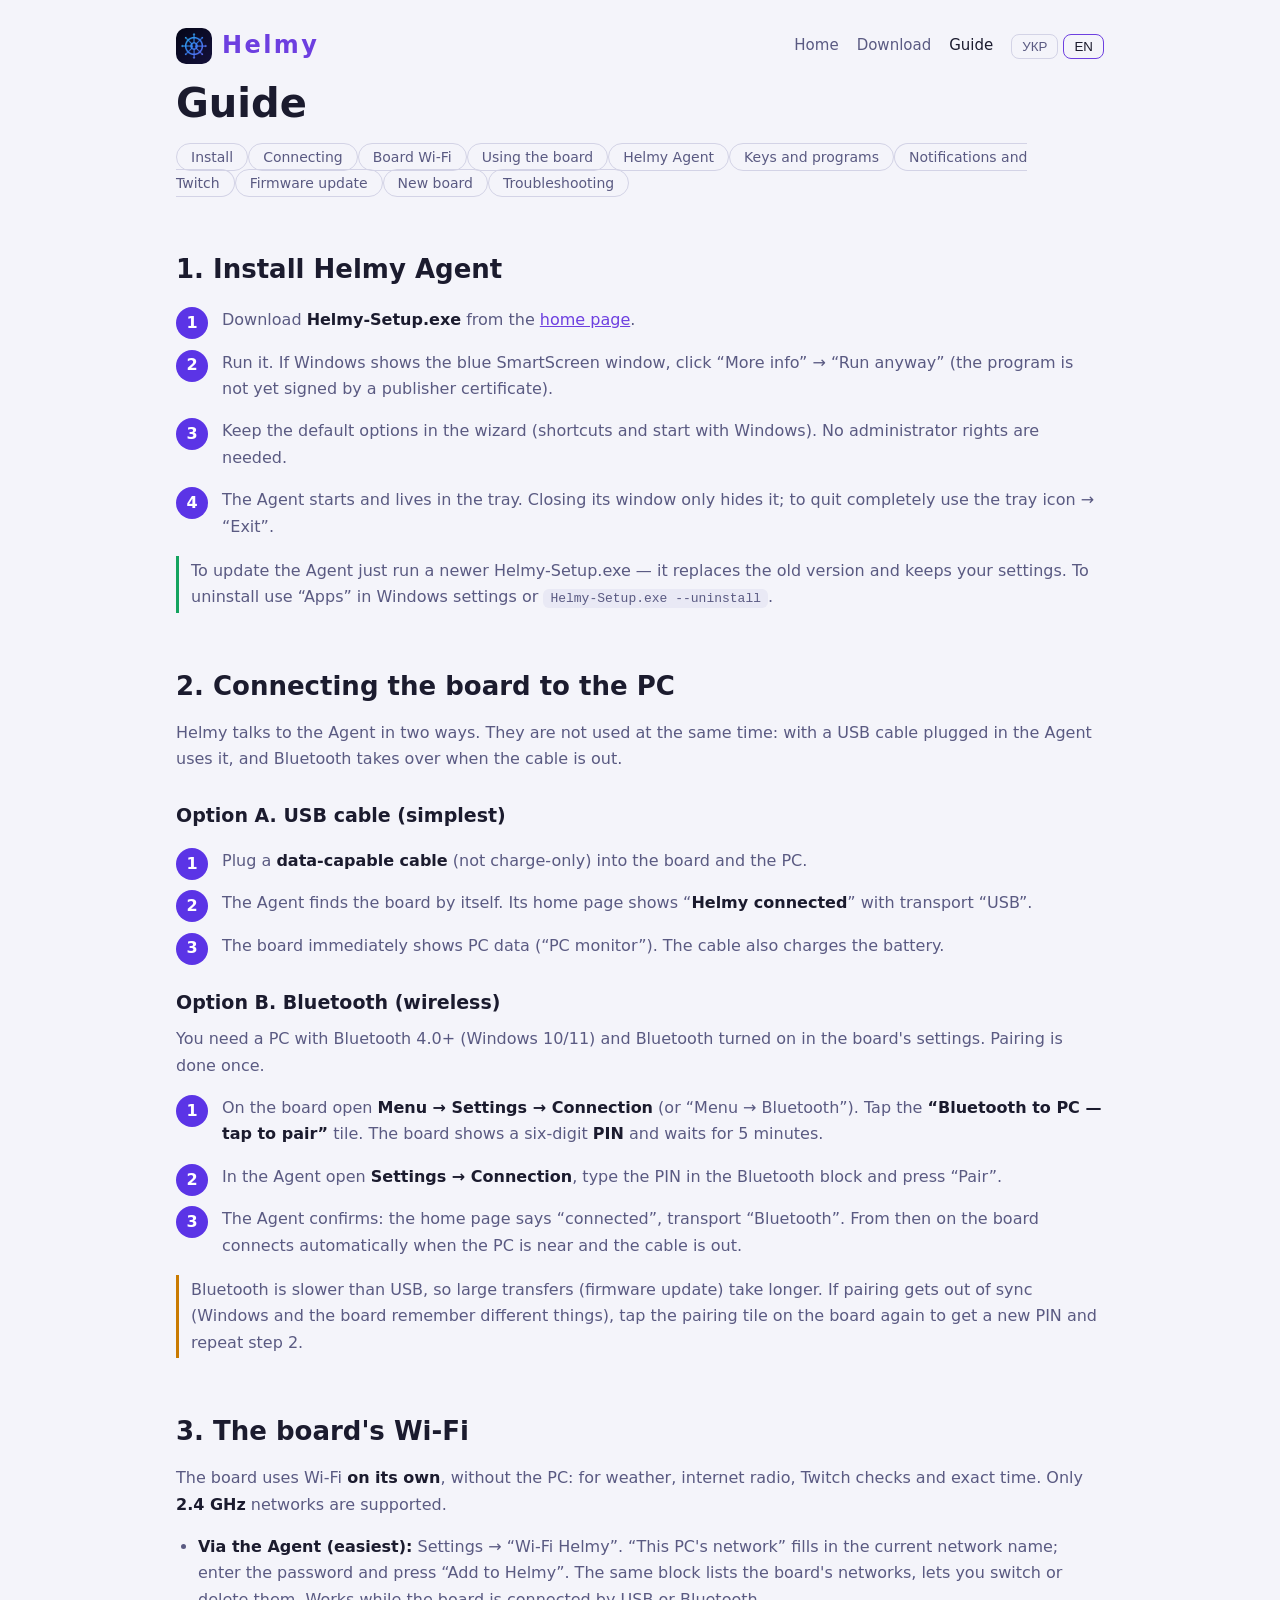
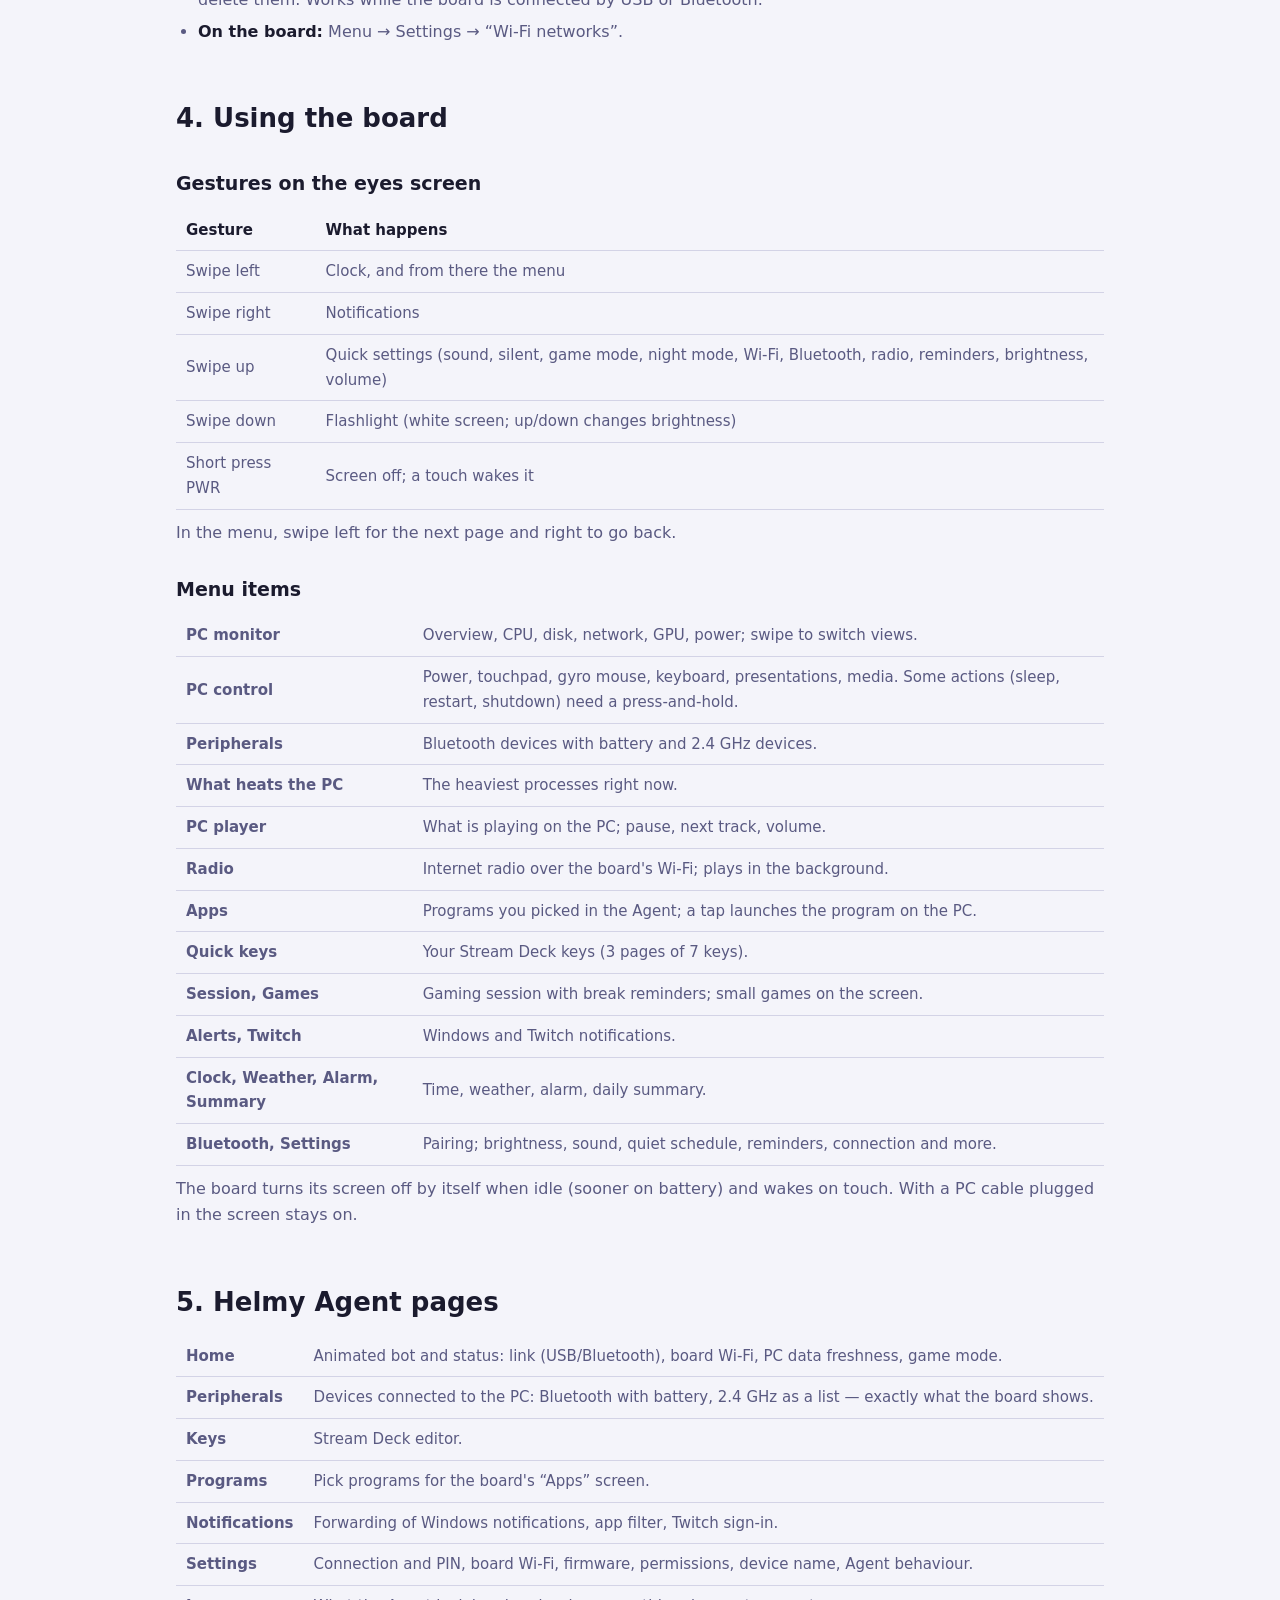
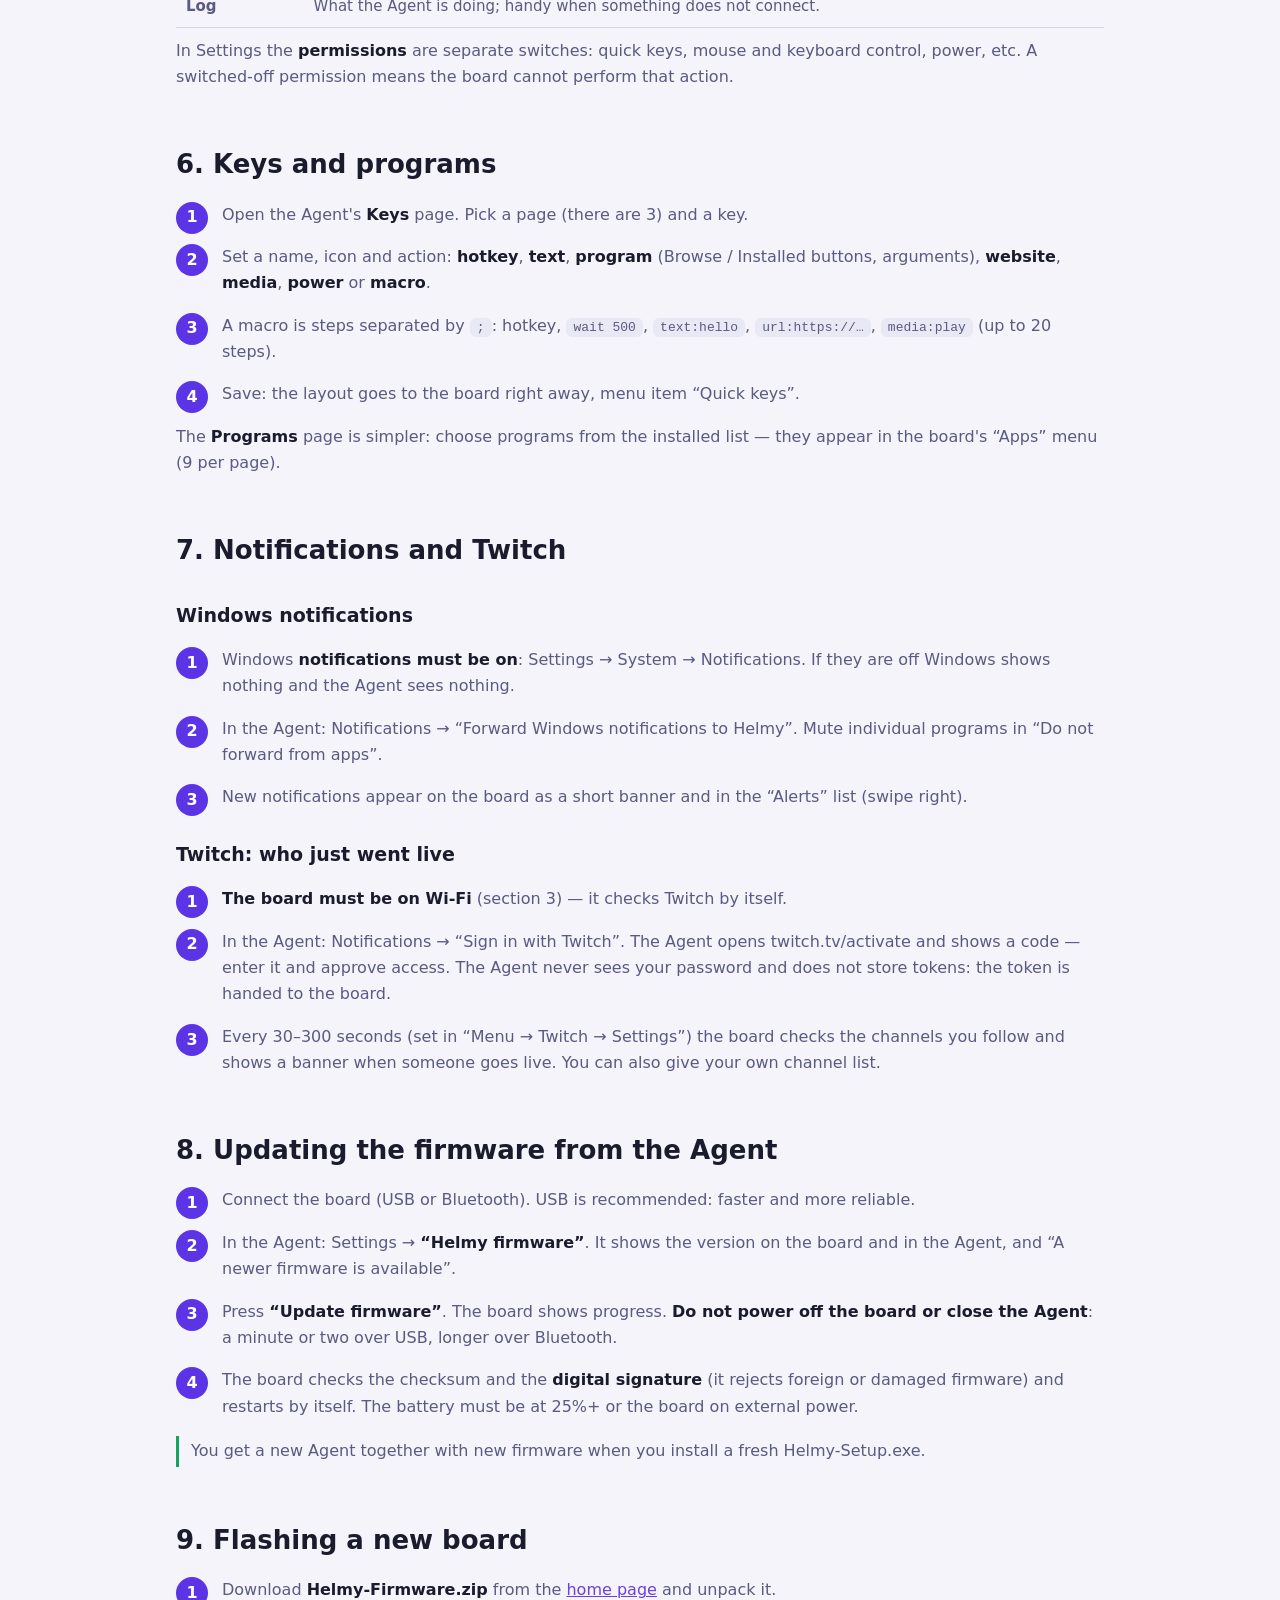
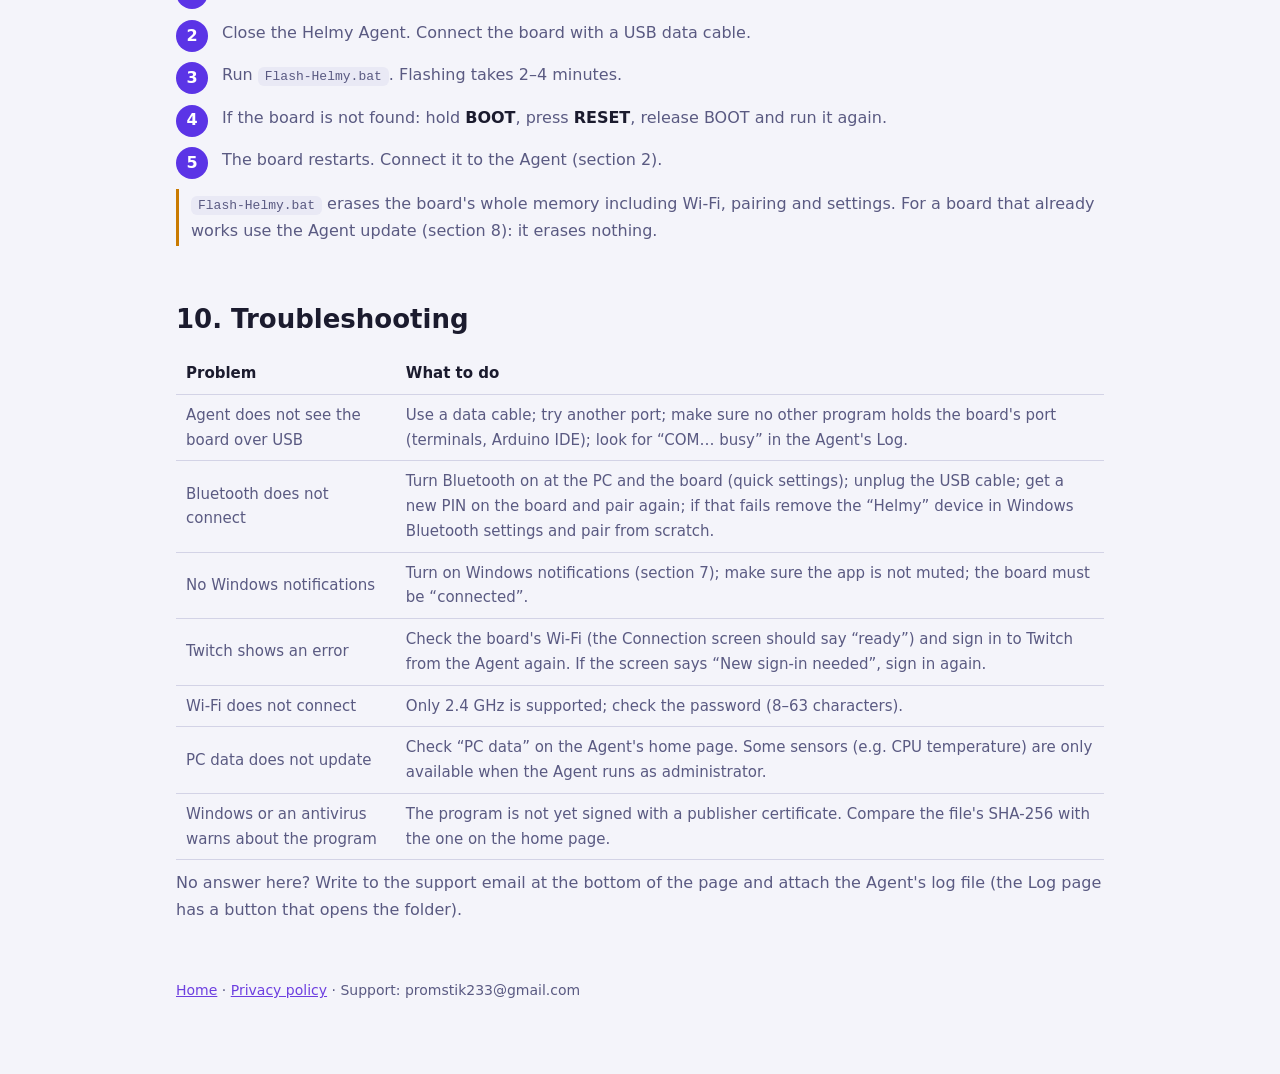
==== guide.html @ 1305284d "Helmy site: home, guide, downloads via release helmy-v1 Co-Authored-By: Claude Sonnet 5.5 <noreply@a" ====
<!doctype html>
<html lang="uk">
<head>
<meta charset="utf-8">
<link rel="icon" href="favicon.ico" sizes="any">
<link rel="apple-touch-icon" href="icon-192.png">
<meta name="viewport" content="width=device-width, initial-scale=1">
<title>Helmy: інструкція з підключення й користування</title>
<meta name="description" content="Як підключити Helmy до ПК по USB і Bluetooth, налаштувати Wi-Fi, Twitch, кнопки, сповіщення й оновити прошивку.">
<link rel="stylesheet" href="style.css">
</head>
<body>
<div class="wrap">
<nav>
  <a class="logo" href="./"><img src="icon-192.png" alt="" width="36" height="36">Helmy</a>
  <a class="l" href="./"><span data-l="uk">Головна</span><span data-l="en">Home</span></a>
  <a class="l" href="./#download"><span data-l="uk">Завантаження</span><span data-l="en">Download</span></a>
  <a class="l on" href="guide.html"><span data-l="uk">Інструкція</span><span data-l="en">Guide</span></a>
  <span class="lang"><button id="bUk">УКР</button> <button id="bEn">EN</button></span>
</nav>

<h1 data-l="uk">Інструкція</h1><h1 data-l="en">Guide</h1>
<div class="toc" data-l="uk"><a href="#install">Встановлення</a><a href="#connect">Підключення</a><a href="#wifi">Wi-Fi плати</a><a href="#use">Керування платою</a><a href="#agent">Helmy Agent</a><a href="#deck">Кнопки й програми</a><a href="#notif">Сповіщення й Twitch</a><a href="#update">Оновлення прошивки</a><a href="#newboard">Нова плата</a><a href="#help">Проблеми</a></div>
<div class="toc" data-l="en"><a href="#install">Install</a><a href="#connect">Connecting</a><a href="#wifi">Board Wi-Fi</a><a href="#use">Using the board</a><a href="#agent">Helmy Agent</a><a href="#deck">Keys and programs</a><a href="#notif">Notifications and Twitch</a><a href="#update">Firmware update</a><a href="#newboard">New board</a><a href="#help">Troubleshooting</a></div>

<!-- ============================ УКРАЇНСЬКА ============================ -->
<div data-l="uk">

<h2 id="install">1. Встановлення Helmy Agent</h2>
<ol class="steps">
  <li>Завантажте <b>Helmy-Setup.exe</b> з <a href="./#download">головної сторінки</a>.</li>
  <li>Запустіть файл. Якщо Windows показала синє вікно SmartScreen, натисніть «Докладніше» → «Все одно виконати» (програма поки без цифрового підпису видавця).</li>
  <li>У майстрі залиште позначені пункти: ярлики й автозапуск з Windows. Права адміністратора не потрібні.</li>
  <li>Agent запуститься й оселиться в треї (біля годинника). Закриття вікна лише ховає його в трей; повністю вийти можна через значок у треї → «Вийти».</li>
</ol>
<p class="tip">Оновити Agent: просто запустіть новіший Helmy-Setup.exe — він замінить стару версію, а налаштування збереже. Видалити: «Параметри Windows → Програми» або <code>Helmy-Setup.exe --uninstall</code>.</p>

<h2 id="connect">2. Підключення плати до ПК</h2>
<p>Helmy може працювати з Agent двома способами. Вони не потрібні одночасно: якщо вставлено USB-кабель, Agent користується ним, а Bluetooth вмикається, коли кабель вийнято.</p>

<h3>Спосіб А. USB-кабель (найпростіший)</h3>
<ol class="steps">
  <li>Вставте <b>кабель із передаванням даних</b> (не лише для зарядки) у USB-порт плати й у ПК.</li>
  <li>Agent знайде плату сам. На його головній сторінці з'явиться «<b>Helmy на зв'язку</b>» і транспорт «USB».</li>
  <li>На платі одразу з'являться дані ПК (екран «Монітор ПК»). Кабель ще й заряджає акумулятор.</li>
</ol>

<h3>Спосіб Б. Bluetooth (без кабелю)</h3>
<p>Потрібен ПК з Bluetooth 4.0+ (Windows 10/11) і увімкнений Bluetooth у налаштуваннях плати. Спарювання робиться один раз.</p>
<ol class="steps">
  <li>На платі відкрийте <b>Меню → Налаштування → Підключення</b> (або «Меню → Bluetooth»). Торкніться плитки <b>«Bluetooth з ПК — тап — спарити»</b>. Плата покаже шестизначний <b>PIN</b> і чекатиме 5 хвилин.</li>
  <li>В Agent відкрийте <b>Налаштування → Підключення</b>, у блоці Bluetooth введіть PIN і натисніть «Спарити».</li>
  <li>Agent підтвердить підключення: на головній буде «на зв'язку», транспорт «Bluetooth». Надалі плата підключатиметься автоматично, щойно ПК поряд, а кабель вийнято.</li>
</ol>
<p class="note">Bluetooth повільніший за USB, тому великі дані (оновлення прошивки) йдуть довше. Якщо спарювання «зламалось» (Windows і плата пам'ятають різне), на платі торкніться плитки спарювання ще раз, щоб отримати новий PIN, і повторіть крок 2.</p>

<h2 id="wifi">3. Wi-Fi плати</h2>
<p>Wi-Fi плата використовує <b>сама</b>, без ПК: для погоди, інтернет-радіо, перевірки Twitch і точного часу. Підтримується лише мережа <b>2,4 ГГц</b>.</p>
<ul>
  <li><b>Через Agent (зручно):</b> Налаштування → блок «Wi-Fi Helmy». Кнопка «Мережа цього ПК» підставляє назву поточної мережі, введіть пароль і натисніть «Додати на Helmy». Тут же видно мережі плати, можна підключитись до іншої чи видалити зайву. Працює, коли плату підключено по USB або Bluetooth.</li>
  <li><b>На самій платі:</b> Меню → Налаштування → «Wi-Fi мережі».</li>
</ul>

<h2 id="use">4. Керування платою</h2>
<h3>Жести на екрані очей</h3>
<table>
  <tr><th>Жест</th><th>Що відбувається</th></tr>
  <tr><td>Свайп ліворуч</td><td>Годинник, звідти — меню</td></tr>
  <tr><td>Свайп праворуч</td><td>Сповіщення</td></tr>
  <tr><td>Свайп угору</td><td>Швидкі налаштування (звук, тиша, режим гри, нічний режим, Wi-Fi, Bluetooth, радіо, нагадування, яскравість, гучність)</td></tr>
  <tr><td>Свайп униз</td><td>Ліхтарик (екран світить білим; угору/вниз — яскравість)</td></tr>
  <tr><td>Коротко натиснути PWR</td><td>Вимкнути екран; дотик будить</td></tr>
</table>
<p>У меню листайте сторінки свайпом ліворуч, повертайтесь свайпом праворуч.</p>

<h3>Пункти меню</h3>
<table>
  <tr><td><b>Монітор ПК</b></td><td>Огляд, процесор, диск, мережа, відеокарта, живлення; листайте свайпом.</td></tr>
  <tr><td><b>Керування ПК</b></td><td>Живлення, тачпад, гіро-миша, клавіатура, презентації, медіа. Деякі дії (сон, перезавантаження, вимкнення) потребують утримання кнопки.</td></tr>
  <tr><td><b>Периферія</b></td><td>Bluetooth-пристрої із зарядом і пристрої 2,4 ГГц.</td></tr>
  <tr><td><b>Що гріє ПК</b></td><td>Найважчі процеси зараз.</td></tr>
  <tr><td><b>Плеєр ПК</b></td><td>Що грає на ПК; пауза, наступний трек, гучність.</td></tr>
  <tr><td><b>Радіо</b></td><td>Інтернет-радіо через Wi-Fi плати; грає у фоні.</td></tr>
  <tr><td><b>Програми</b></td><td>Програми, які ви обрали в Agent; дотик запускає програму на ПК.</td></tr>
  <tr><td><b>Кнопки</b></td><td>Ваші кнопки Stream Deck (3 сторінки по 7 клавіш).</td></tr>
  <tr><td><b>Сесія, Ігри</b></td><td>Ігрова сесія з нагадуванням про перерву; невеликі ігри на екрані.</td></tr>
  <tr><td><b>Сповіщ., Twitch</b></td><td>Сповіщення Windows і Twitch.</td></tr>
  <tr><td><b>Годинник, Погода, Будильник, Підсумок</b></td><td>Час, погода, будильник, підсумок дня.</td></tr>
  <tr><td><b>Bluetooth, Налашт.</b></td><td>Спарювання; налаштування яскравості, звуку, тиші за розкладом, нагадувань, підключення тощо.</td></tr>
</table>
<p>Плата сама вимикає екран, коли нею не користуються (на акумуляторі швидше), і будиться дотиком. З ПК по кабелю екран не гасне.</p>

<h2 id="agent">5. Helmy Agent: сторінки</h2>
<table>
  <tr><td><b>Головна</b></td><td>Анімований бот і стан: зв'язок (USB/Bluetooth), Wi-Fi плати, свіжість даних ПК, режим гри.</td></tr>
  <tr><td><b>Периферія</b></td><td>Пристрої, підключені до ПК: Bluetooth із зарядом, 2,4 ГГц списком. Це саме те, що показує плата.</td></tr>
  <tr><td><b>Кнопки</b></td><td>Редактор Stream Deck.</td></tr>
  <tr><td><b>Програми</b></td><td>Вибір програм для екрана «Програми» на платі.</td></tr>
  <tr><td><b>Сповіщення</b></td><td>Пересилання сповіщень Windows, фільтр програм, вхід у Twitch.</td></tr>
  <tr><td><b>Налаштування</b></td><td>Підключення й PIN, Wi-Fi плати, прошивка, дозволи, назва пристрою, поведінка Agent.</td></tr>
  <tr><td><b>Журнал</b></td><td>Що робить Agent; корисно, якщо щось не підключається.</td></tr>
</table>
<p>У Налаштуваннях <b>дозволи</b> вмикаються окремо: швидкі кнопки, керування мишею й клавіатурою, живлення тощо. Вимкнений дозвіл — плата цієї дії не зможе виконати.</p>

<h2 id="deck">6. Кнопки й програми</h2>
<ol class="steps">
  <li>Відкрийте в Agent сторінку <b>Кнопки</b>. Виберіть сторінку (їх 3) і клавішу.</li>
  <li>Задайте назву, значок і дію: <b>гаряча клавіша</b>, <b>текст</b>, <b>програма</b> (кнопки «Огляд», «Встановлені», аргументи), <b>сайт</b>, <b>медіа</b>, <b>живлення</b> або <b>макрос</b>.</li>
  <li>Макрос — кроки через <code>;</code>: гаряча клавіша, <code>wait 500</code>, <code>text:привіт</code>, <code>url:https://…</code>, <code>media:play</code> (до 20 кроків).</li>
  <li>Збережіть: розкладка одразу піде на плату, меню «Кнопки».</li>
</ol>
<p>Сторінка <b>Програми</b> працює так само, але простіше: оберіть програми зі списку встановлених — вони з'являться в меню «Програми» на платі (по 9 на сторінці).</p>

<h2 id="notif">7. Сповіщення й Twitch</h2>
<h3>Сповіщення Windows</h3>
<ol class="steps">
  <li>У Windows мають бути <b>увімкнені сповіщення</b>: «Параметри → Система → Сповіщення». Без цього Windows їх не показує, а Agent нічого не бачить.</li>
  <li>В Agent: Сповіщення → «Пересилати сповіщення Windows на Helmy». Можна вимкнути окремі програми у фільтрі «Не пересилати від програм».</li>
  <li>Нові сповіщення з'являються на платі коротким банером, а також у списку «Сповіщ.» (свайп праворуч).</li>
</ol>
<h3>Twitch: хто почав стрім</h3>
<ol class="steps">
  <li><b>Плата має бути підключена до Wi-Fi</b> (розділ 3) — Twitch вона перевіряє сама.</li>
  <li>В Agent: Сповіщення → «Увійти через Twitch». Agent відкриє twitch.tv/activate і покаже код — введіть його й підтвердіть доступ. Agent паролів не бачить і токенів не зберігає: токен передається на плату.</li>
  <li>Плата кожні 30–300 секунд (налаштовується в «Меню → Twitch → Налаштування») перевіряє канали, на які ви підписані, і показує плашку, коли хтось починає стрім. Можна вказати окремий список каналів.</li>
</ol>

<h2 id="update">8. Оновлення прошивки через Agent</h2>
<ol class="steps">
  <li>Підключіть плату (USB або Bluetooth). Рекомендується USB: швидше й надійніше.</li>
  <li>В Agent: Налаштування → блок <b>«Прошивка Helmy»</b>. Там видно версію на платі й версію в Agent та підказку «Є новіша прошивка».</li>
  <li>Натисніть <b>«Оновити прошивку»</b>. На платі з'явиться прогрес. <b>Не вимикайте плату й не закривайте Agent</b>: по USB це хвилина-дві, по Bluetooth довше.</li>
  <li>Плата перевірить контрольну суму й <b>цифровий підпис</b> (чужу чи пошкоджену прошивку вона не прийме) і сама перезапуститься. Заряд має бути від 25% або плату підключено до живлення.</li>
</ol>
<p class="tip">Нову версію Agent з новою прошивкою ви отримуєте, коли встановлюєте свіжий Helmy-Setup.exe.</p>

<h2 id="newboard">9. Прошити нову плату</h2>
<ol class="steps">
  <li>Завантажте <b>Helmy-Firmware.zip</b> з <a href="./#download">головної сторінки</a> і розпакуйте.</li>
  <li>Закрийте Helmy Agent. Підключіть плату USB-кабелем із даними.</li>
  <li>Запустіть <code>Flash-Helmy.bat</code>. Прошивання триває 2–4 хвилини.</li>
  <li>Якщо плату не знайдено: зажміть <b>BOOT</b>, натисніть <b>RESET</b>, відпустіть BOOT і запустіть ще раз.</li>
  <li>Плата перезапуститься. Підключіть її до Agent (розділ 2).</li>
</ol>
<p class="note">Прошивання через <code>Flash-Helmy.bat</code> стирає всю пам'ять плати, зокрема Wi-Fi, спарювання й налаштування. Для плати, що вже працює, використовуйте оновлення з Agent (розділ 8): воно нічого не стирає.</p>

<h2 id="help">10. Якщо щось не працює</h2>
<table>
  <tr><th>Проблема</th><th>Що робити</th></tr>
  <tr><td>Agent не бачить плату по USB</td><td>Замініть кабель на такий, що передає дані; спробуйте інший порт; переконайтесь, що жодна інша програма не тримає порт плати (термінали, Arduino IDE); у Журналі Agent шукайте «COM… busy».</td></tr>
  <tr><td>Bluetooth не підключається</td><td>Увімкніть Bluetooth на ПК і на платі (швидкі налаштування); вийміть USB-кабель; отримайте новий PIN на платі й спаріть ще раз; якщо не допомагає, у Windows видаліть пристрій «Helmy» з Bluetooth і спаріть заново.</td></tr>
  <tr><td>Сповіщення Windows не надходять</td><td>Увімкніть сповіщення Windows (розділ 7); перевірте, що програма не в списку заглушених; плата має бути «на зв'язку».</td></tr>
  <tr><td>Twitch пише помилку</td><td>Перевірте Wi-Fi плати (екран «Підключення» має показувати «готово»), увійдіть у Twitch ще раз з Agent. Якщо екран пише «Потрібен новий вхід» — повторіть вхід.</td></tr>
  <tr><td>Wi-Fi не підключається</td><td>Підтримується лише 2,4 ГГц; перевірте пароль (8–63 символи).</td></tr>
  <tr><td>Дані ПК не оновлюються</td><td>На головній Agent перевірте «Дані ПК». Деякі датчики (напр. температура процесора) доступні лише коли Agent запущено від адміністратора.</td></tr>
  <tr><td>Windows або антивірус лякає програму</td><td>Програма поки без цифрового підпису видавця. Перевірте SHA-256 файлу на головній сторінці.</td></tr>
</table>
<p>Не знайшли відповіді? Напишіть на пошту підтримки внизу сторінки й додайте файл журналу Agent (теку відкриває кнопка в сторінці «Журнал»).</p>

</div>

<!-- ============================ ENGLISH ============================ -->
<div data-l="en">

<h2 id="install">1. Install Helmy Agent</h2>
<ol class="steps">
  <li>Download <b>Helmy-Setup.exe</b> from the <a href="./#download">home page</a>.</li>
  <li>Run it. If Windows shows the blue SmartScreen window, click “More info” → “Run anyway” (the program is not yet signed by a publisher certificate).</li>
  <li>Keep the default options in the wizard (shortcuts and start with Windows). No administrator rights are needed.</li>
  <li>The Agent starts and lives in the tray. Closing its window only hides it; to quit completely use the tray icon → “Exit”.</li>
</ol>
<p class="tip">To update the Agent just run a newer Helmy-Setup.exe — it replaces the old version and keeps your settings. To uninstall use “Apps” in Windows settings or <code>Helmy-Setup.exe --uninstall</code>.</p>

<h2 id="connect">2. Connecting the board to the PC</h2>
<p>Helmy talks to the Agent in two ways. They are not used at the same time: with a USB cable plugged in the Agent uses it, and Bluetooth takes over when the cable is out.</p>
<h3>Option A. USB cable (simplest)</h3>
<ol class="steps">
  <li>Plug a <b>data-capable cable</b> (not charge-only) into the board and the PC.</li>
  <li>The Agent finds the board by itself. Its home page shows “<b>Helmy connected</b>” with transport “USB”.</li>
  <li>The board immediately shows PC data (“PC monitor”). The cable also charges the battery.</li>
</ol>
<h3>Option B. Bluetooth (wireless)</h3>
<p>You need a PC with Bluetooth 4.0+ (Windows 10/11) and Bluetooth turned on in the board's settings. Pairing is done once.</p>
<ol class="steps">
  <li>On the board open <b>Menu → Settings → Connection</b> (or “Menu → Bluetooth”). Tap the <b>“Bluetooth to PC — tap to pair”</b> tile. The board shows a six-digit <b>PIN</b> and waits for 5 minutes.</li>
  <li>In the Agent open <b>Settings → Connection</b>, type the PIN in the Bluetooth block and press “Pair”.</li>
  <li>The Agent confirms: the home page says “connected”, transport “Bluetooth”. From then on the board connects automatically when the PC is near and the cable is out.</li>
</ol>
<p class="note">Bluetooth is slower than USB, so large transfers (firmware update) take longer. If pairing gets out of sync (Windows and the board remember different things), tap the pairing tile on the board again to get a new PIN and repeat step 2.</p>

<h2 id="wifi">3. The board's Wi-Fi</h2>
<p>The board uses Wi-Fi <b>on its own</b>, without the PC: for weather, internet radio, Twitch checks and exact time. Only <b>2.4 GHz</b> networks are supported.</p>
<ul>
  <li><b>Via the Agent (easiest):</b> Settings → “Wi-Fi Helmy”. “This PC's network” fills in the current network name; enter the password and press “Add to Helmy”. The same block lists the board's networks, lets you switch or delete them. Works while the board is connected by USB or Bluetooth.</li>
  <li><b>On the board:</b> Menu → Settings → “Wi-Fi networks”.</li>
</ul>

<h2 id="use">4. Using the board</h2>
<h3>Gestures on the eyes screen</h3>
<table>
  <tr><th>Gesture</th><th>What happens</th></tr>
  <tr><td>Swipe left</td><td>Clock, and from there the menu</td></tr>
  <tr><td>Swipe right</td><td>Notifications</td></tr>
  <tr><td>Swipe up</td><td>Quick settings (sound, silent, game mode, night mode, Wi-Fi, Bluetooth, radio, reminders, brightness, volume)</td></tr>
  <tr><td>Swipe down</td><td>Flashlight (white screen; up/down changes brightness)</td></tr>
  <tr><td>Short press PWR</td><td>Screen off; a touch wakes it</td></tr>
</table>
<p>In the menu, swipe left for the next page and right to go back.</p>
<h3>Menu items</h3>
<table>
  <tr><td><b>PC monitor</b></td><td>Overview, CPU, disk, network, GPU, power; swipe to switch views.</td></tr>
  <tr><td><b>PC control</b></td><td>Power, touchpad, gyro mouse, keyboard, presentations, media. Some actions (sleep, restart, shutdown) need a press-and-hold.</td></tr>
  <tr><td><b>Peripherals</b></td><td>Bluetooth devices with battery and 2.4 GHz devices.</td></tr>
  <tr><td><b>What heats the PC</b></td><td>The heaviest processes right now.</td></tr>
  <tr><td><b>PC player</b></td><td>What is playing on the PC; pause, next track, volume.</td></tr>
  <tr><td><b>Radio</b></td><td>Internet radio over the board's Wi-Fi; plays in the background.</td></tr>
  <tr><td><b>Apps</b></td><td>Programs you picked in the Agent; a tap launches the program on the PC.</td></tr>
  <tr><td><b>Quick keys</b></td><td>Your Stream Deck keys (3 pages of 7 keys).</td></tr>
  <tr><td><b>Session, Games</b></td><td>Gaming session with break reminders; small games on the screen.</td></tr>
  <tr><td><b>Alerts, Twitch</b></td><td>Windows and Twitch notifications.</td></tr>
  <tr><td><b>Clock, Weather, Alarm, Summary</b></td><td>Time, weather, alarm, daily summary.</td></tr>
  <tr><td><b>Bluetooth, Settings</b></td><td>Pairing; brightness, sound, quiet schedule, reminders, connection and more.</td></tr>
</table>
<p>The board turns its screen off by itself when idle (sooner on battery) and wakes on touch. With a PC cable plugged in the screen stays on.</p>

<h2 id="agent">5. Helmy Agent pages</h2>
<table>
  <tr><td><b>Home</b></td><td>Animated bot and status: link (USB/Bluetooth), board Wi-Fi, PC data freshness, game mode.</td></tr>
  <tr><td><b>Peripherals</b></td><td>Devices connected to the PC: Bluetooth with battery, 2.4 GHz as a list — exactly what the board shows.</td></tr>
  <tr><td><b>Keys</b></td><td>Stream Deck editor.</td></tr>
  <tr><td><b>Programs</b></td><td>Pick programs for the board's “Apps” screen.</td></tr>
  <tr><td><b>Notifications</b></td><td>Forwarding of Windows notifications, app filter, Twitch sign-in.</td></tr>
  <tr><td><b>Settings</b></td><td>Connection and PIN, board Wi-Fi, firmware, permissions, device name, Agent behaviour.</td></tr>
  <tr><td><b>Log</b></td><td>What the Agent is doing; handy when something does not connect.</td></tr>
</table>
<p>In Settings the <b>permissions</b> are separate switches: quick keys, mouse and keyboard control, power, etc. A switched-off permission means the board cannot perform that action.</p>

<h2 id="deck">6. Keys and programs</h2>
<ol class="steps">
  <li>Open the Agent's <b>Keys</b> page. Pick a page (there are 3) and a key.</li>
  <li>Set a name, icon and action: <b>hotkey</b>, <b>text</b>, <b>program</b> (Browse / Installed buttons, arguments), <b>website</b>, <b>media</b>, <b>power</b> or <b>macro</b>.</li>
  <li>A macro is steps separated by <code>;</code>: hotkey, <code>wait 500</code>, <code>text:hello</code>, <code>url:https://…</code>, <code>media:play</code> (up to 20 steps).</li>
  <li>Save: the layout goes to the board right away, menu item “Quick keys”.</li>
</ol>
<p>The <b>Programs</b> page is simpler: choose programs from the installed list — they appear in the board's “Apps” menu (9 per page).</p>

<h2 id="notif">7. Notifications and Twitch</h2>
<h3>Windows notifications</h3>
<ol class="steps">
  <li>Windows <b>notifications must be on</b>: Settings → System → Notifications. If they are off Windows shows nothing and the Agent sees nothing.</li>
  <li>In the Agent: Notifications → “Forward Windows notifications to Helmy”. Mute individual programs in “Do not forward from apps”.</li>
  <li>New notifications appear on the board as a short banner and in the “Alerts” list (swipe right).</li>
</ol>
<h3>Twitch: who just went live</h3>
<ol class="steps">
  <li><b>The board must be on Wi-Fi</b> (section 3) — it checks Twitch by itself.</li>
  <li>In the Agent: Notifications → “Sign in with Twitch”. The Agent opens twitch.tv/activate and shows a code — enter it and approve access. The Agent never sees your password and does not store tokens: the token is handed to the board.</li>
  <li>Every 30–300 seconds (set in “Menu → Twitch → Settings”) the board checks the channels you follow and shows a banner when someone goes live. You can also give your own channel list.</li>
</ol>

<h2 id="update">8. Updating the firmware from the Agent</h2>
<ol class="steps">
  <li>Connect the board (USB or Bluetooth). USB is recommended: faster and more reliable.</li>
  <li>In the Agent: Settings → <b>“Helmy firmware”</b>. It shows the version on the board and in the Agent, and “A newer firmware is available”.</li>
  <li>Press <b>“Update firmware”</b>. The board shows progress. <b>Do not power off the board or close the Agent</b>: a minute or two over USB, longer over Bluetooth.</li>
  <li>The board checks the checksum and the <b>digital signature</b> (it rejects foreign or damaged firmware) and restarts by itself. The battery must be at 25%+ or the board on external power.</li>
</ol>
<p class="tip">You get a new Agent together with new firmware when you install a fresh Helmy-Setup.exe.</p>

<h2 id="newboard">9. Flashing a new board</h2>
<ol class="steps">
  <li>Download <b>Helmy-Firmware.zip</b> from the <a href="./#download">home page</a> and unpack it.</li>
  <li>Close the Helmy Agent. Connect the board with a USB data cable.</li>
  <li>Run <code>Flash-Helmy.bat</code>. Flashing takes 2–4 minutes.</li>
  <li>If the board is not found: hold <b>BOOT</b>, press <b>RESET</b>, release BOOT and run it again.</li>
  <li>The board restarts. Connect it to the Agent (section 2).</li>
</ol>
<p class="note"><code>Flash-Helmy.bat</code> erases the board's whole memory including Wi-Fi, pairing and settings. For a board that already works use the Agent update (section 8): it erases nothing.</p>

<h2 id="help">10. Troubleshooting</h2>
<table>
  <tr><th>Problem</th><th>What to do</th></tr>
  <tr><td>Agent does not see the board over USB</td><td>Use a data cable; try another port; make sure no other program holds the board's port (terminals, Arduino IDE); look for “COM… busy” in the Agent's Log.</td></tr>
  <tr><td>Bluetooth does not connect</td><td>Turn Bluetooth on at the PC and the board (quick settings); unplug the USB cable; get a new PIN on the board and pair again; if that fails remove the “Helmy” device in Windows Bluetooth settings and pair from scratch.</td></tr>
  <tr><td>No Windows notifications</td><td>Turn on Windows notifications (section 7); make sure the app is not muted; the board must be “connected”.</td></tr>
  <tr><td>Twitch shows an error</td><td>Check the board's Wi-Fi (the Connection screen should say “ready”) and sign in to Twitch from the Agent again. If the screen says “New sign-in needed”, sign in again.</td></tr>
  <tr><td>Wi-Fi does not connect</td><td>Only 2.4 GHz is supported; check the password (8–63 characters).</td></tr>
  <tr><td>PC data does not update</td><td>Check “PC data” on the Agent's home page. Some sensors (e.g. CPU temperature) are only available when the Agent runs as administrator.</td></tr>
  <tr><td>Windows or an antivirus warns about the program</td><td>The program is not yet signed with a publisher certificate. Compare the file's SHA-256 with the one on the home page.</td></tr>
</table>
<p>No answer here? Write to the support email at the bottom of the page and attach the Agent's log file (the Log page has a button that opens the folder).</p>

</div>

<footer>
  <a href="./" data-l="uk">Головна</a><a href="./" data-l="en">Home</a>
  · <a href="privacy.html" data-l="uk">Політика конфіденційності</a><a href="privacy.html" data-l="en">Privacy policy</a>
  · <span data-l="uk">Підтримка:</span><span data-l="en">Support:</span> <span id="mail">[вкажіть email]</span>
</footer>
</div>
<script>
const $ = id => document.getElementById(id);
function setLang(l){ document.documentElement.lang = l; $('bUk').classList.toggle('on', l==='uk'); $('bEn').classList.toggle('on', l==='en'); try{localStorage.setItem('lang', l)}catch(e){} }
$('bUk').onclick = () => setLang('uk'); $('bEn').onclick = () => setLang('en');
let saved = null; try{ saved = localStorage.getItem('lang') }catch(e){}
setLang(saved || ((navigator.language||'').toLowerCase().startsWith('uk') ? 'uk' : 'en'));
fetch('helmy.json', {cache:'no-store'}).then(r => r.json()).then(v => { if (v.email) $('mail').textContent = v.email; }).catch(() => {});
</script>
</body>
</html>
---- style.css ----
:root{--bg:#0a0a18;--surface:#12121f;--high:#1b1b30;--line:#2a2a46;--violet:#8b5cf6;--deep:#5b34e6;--text:#f2f2fa;--muted:#a4a4c8;--ok:#22d17b;--warn:#ffb347;--bad:#ff5d6c}
@media (prefers-color-scheme: light){:root{--bg:#f4f4fa;--surface:#fff;--high:#e9e9f5;--line:#d3d3e6;--violet:#6d3fe0;--text:#1b1b2e;--muted:#5a5a82;--ok:#14a35f;--warn:#c97a00;--bad:#d6293a}}
*{box-sizing:border-box} [hidden]{display:none!important} html{scroll-behavior:smooth}
body{margin:0;background:var(--bg);color:var(--text);font:16px/1.65 system-ui,"Segoe UI",Roboto,sans-serif}
.wrap{max-width:960px;margin:0 auto;padding:20px 16px 72px}
nav{display:flex;align-items:center;gap:18px;flex-wrap:wrap;padding:6px 0}
nav .logo{font-size:24px;font-weight:800;letter-spacing:.1em;color:var(--violet);text-decoration:none;display:flex;align-items:center;gap:10px;margin-right:auto}
nav .logo img{border-radius:10px}
nav a.l{color:var(--muted);text-decoration:none;font-size:15px} nav a.l:hover,nav a.l.on{color:var(--text)}
.lang button{background:none;border:1px solid var(--line);color:var(--muted);padding:4px 10px;border-radius:8px;cursor:pointer}
.lang button.on{color:var(--text);border-color:var(--violet)}
h1{font-size:40px;line-height:1.15;margin:8px 0 10px} h2{font-size:26px;margin:52px 0 12px} h3{font-size:19px;margin:28px 0 6px}
p{color:var(--muted);margin:8px 0} li{color:var(--muted)} li b,p b{color:var(--text)}
a{color:var(--violet)}
.hero{display:grid;grid-template-columns:1.1fr .9fr;gap:28px;align-items:center;margin:28px 0 8px}
@media(max-width:760px){.hero{grid-template-columns:1fr} h1{font-size:32px}}
.btn{display:inline-block;background:var(--deep);color:#fff!important;text-decoration:none;padding:13px 22px;border-radius:12px;font-weight:600;margin:6px 8px 6px 0}
.btn.ghost{background:none;border:1px solid var(--line);color:var(--text)!important}
.card{background:var(--surface);border:1px solid var(--line);border-radius:16px;padding:20px;margin:14px 0}
.grid{display:grid;grid-template-columns:repeat(auto-fit,minmax(250px,1fr));gap:12px}
.grid .card{margin:0}
.shots{display:grid;grid-template-columns:repeat(auto-fit,minmax(170px,1fr));gap:12px;margin:18px 0}
.shots figure{margin:0;text-align:center} .shots img{width:100%;max-width:240px;border-radius:50%;border:2px solid var(--line);background:#000}
.shots figcaption{font-size:13px;color:var(--muted);margin-top:6px}
code,kbd{background:var(--high);padding:2px 7px;border-radius:6px;font-size:13px;word-break:break-all}
ol,ul{padding-left:22px} li{margin:6px 0}
.note{border-left:3px solid var(--warn);padding:2px 0 2px 12px} .tip{border-left:3px solid var(--ok);padding:2px 0 2px 12px}
.steps{counter-reset:s;list-style:none;padding:0} .steps>li{counter-increment:s;position:relative;padding:0 0 0 46px;margin:16px 0}
.steps>li::before{content:counter(s);position:absolute;left:0;top:0;width:32px;height:32px;border-radius:50%;background:var(--deep);color:#fff;font-weight:700;display:grid;place-items:center}
table{width:100%;border-collapse:collapse;margin:10px 0} th,td{text-align:left;padding:8px 10px;border-bottom:1px solid var(--line);color:var(--muted);font-size:15px} th{color:var(--text)}
.toc{display:flex;flex-wrap:wrap;gap:8px;margin:18px 0} .toc a{border:1px solid var(--line);border-radius:999px;padding:5px 14px;color:var(--muted);text-decoration:none;font-size:14px} .toc a:hover{color:var(--text);border-color:var(--violet)}
footer{margin-top:56px;font-size:14px;color:var(--muted)} footer a{color:var(--violet)}
[data-l]{display:none} html[lang=uk] [data-l=uk],html[lang=en] [data-l=en]{display:revert}
/* animated Helmy eyes */
.bot{width:min(300px,80vw);aspect-ratio:1;margin:auto;border-radius:30%;background:linear-gradient(180deg,#1d194f,#10102a);border:2px solid #3a3470;box-shadow:0 0 60px #22e08a33;position:relative;display:flex;justify-content:center;align-items:center;gap:13%}
.bot i{display:block;width:21%;height:36%;background:#fff;border-radius:42%;position:relative;animation:blink 5s infinite}
.bot i::after{content:"";position:absolute;width:42%;height:30%;background:#0a0a1c;border-radius:50%;left:30%;top:34%;animation:look 7s infinite}
.bot b{position:absolute;bottom:17%;left:50%;width:15%;height:8%;border-bottom:5px solid #8b5cf6;border-radius:0 0 80px 80px;transform:translateX(-50%)}
@keyframes blink{0%,92%,100%{transform:scaleY(1)}95%{transform:scaleY(.08)}}
@keyframes look{0%,100%{transform:translate(0,0)}25%{transform:translate(-45%,-10%)}60%{transform:translate(45%,15%)}}
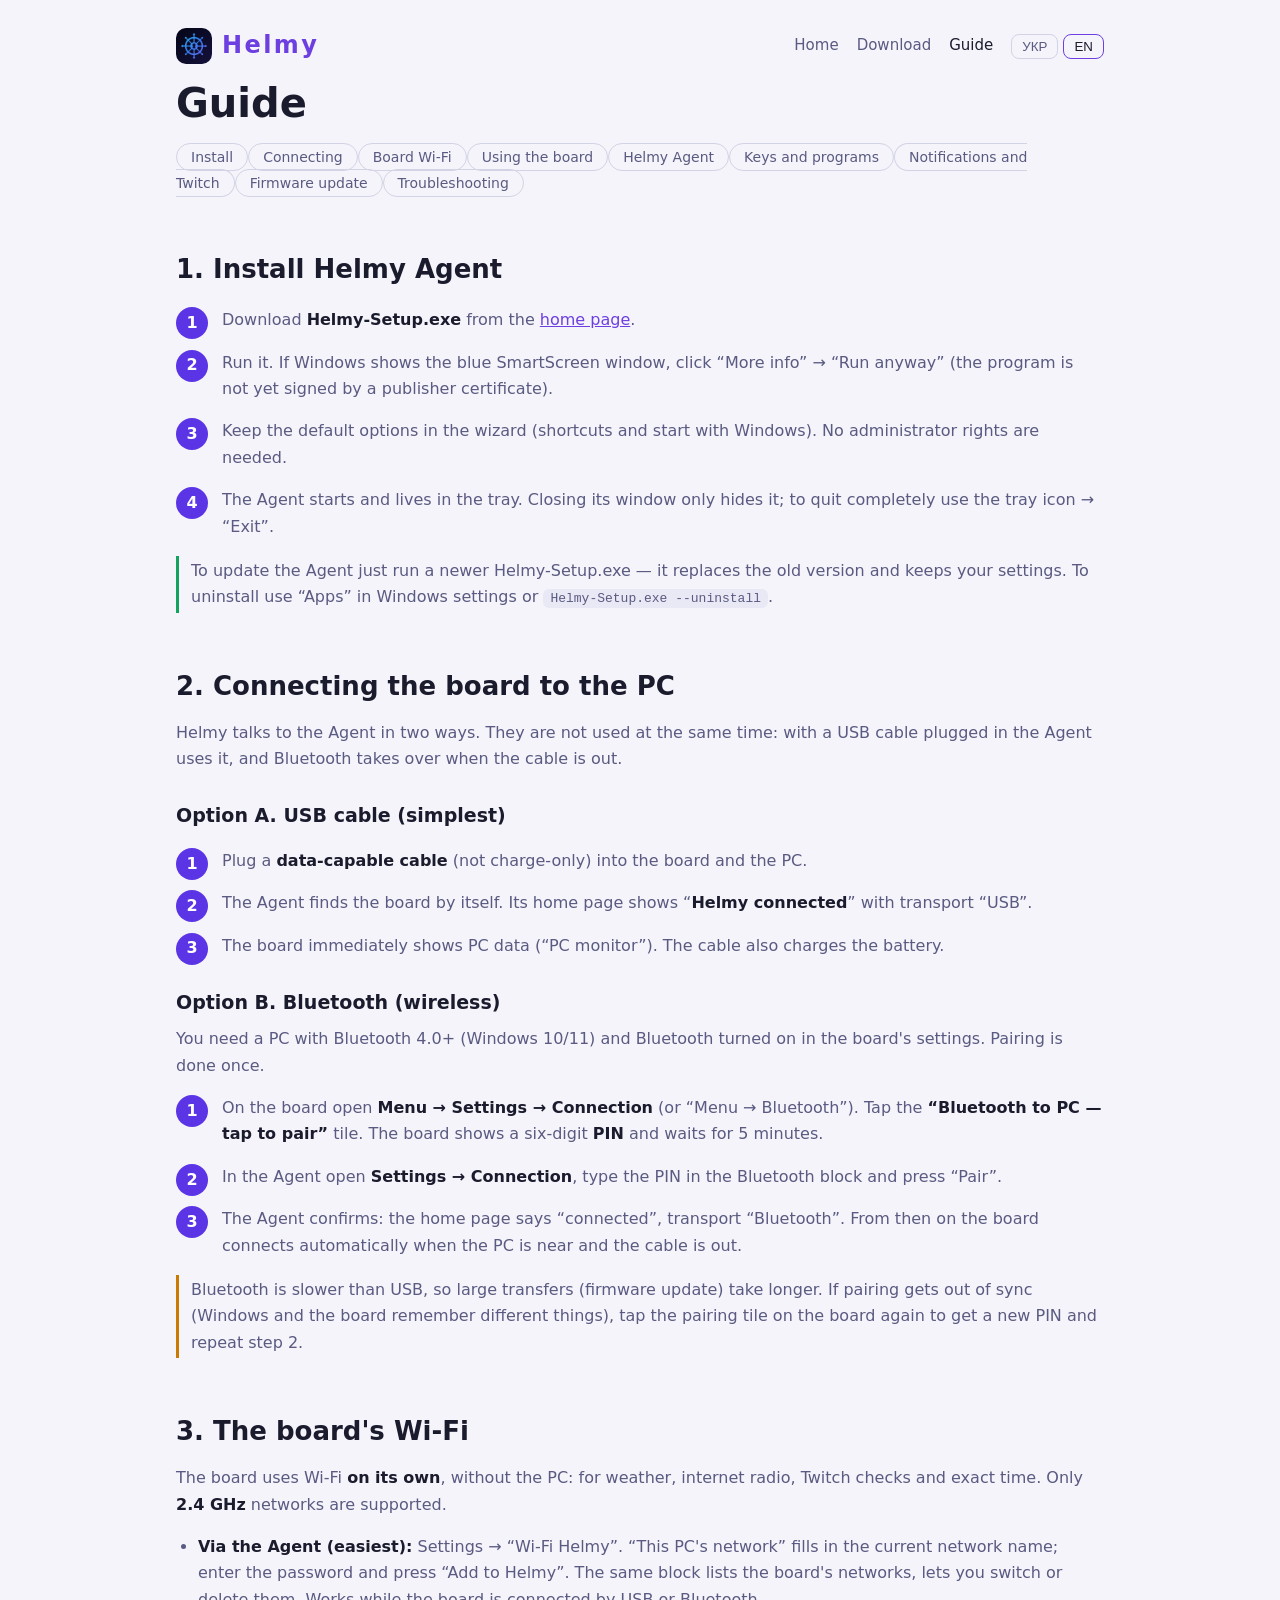
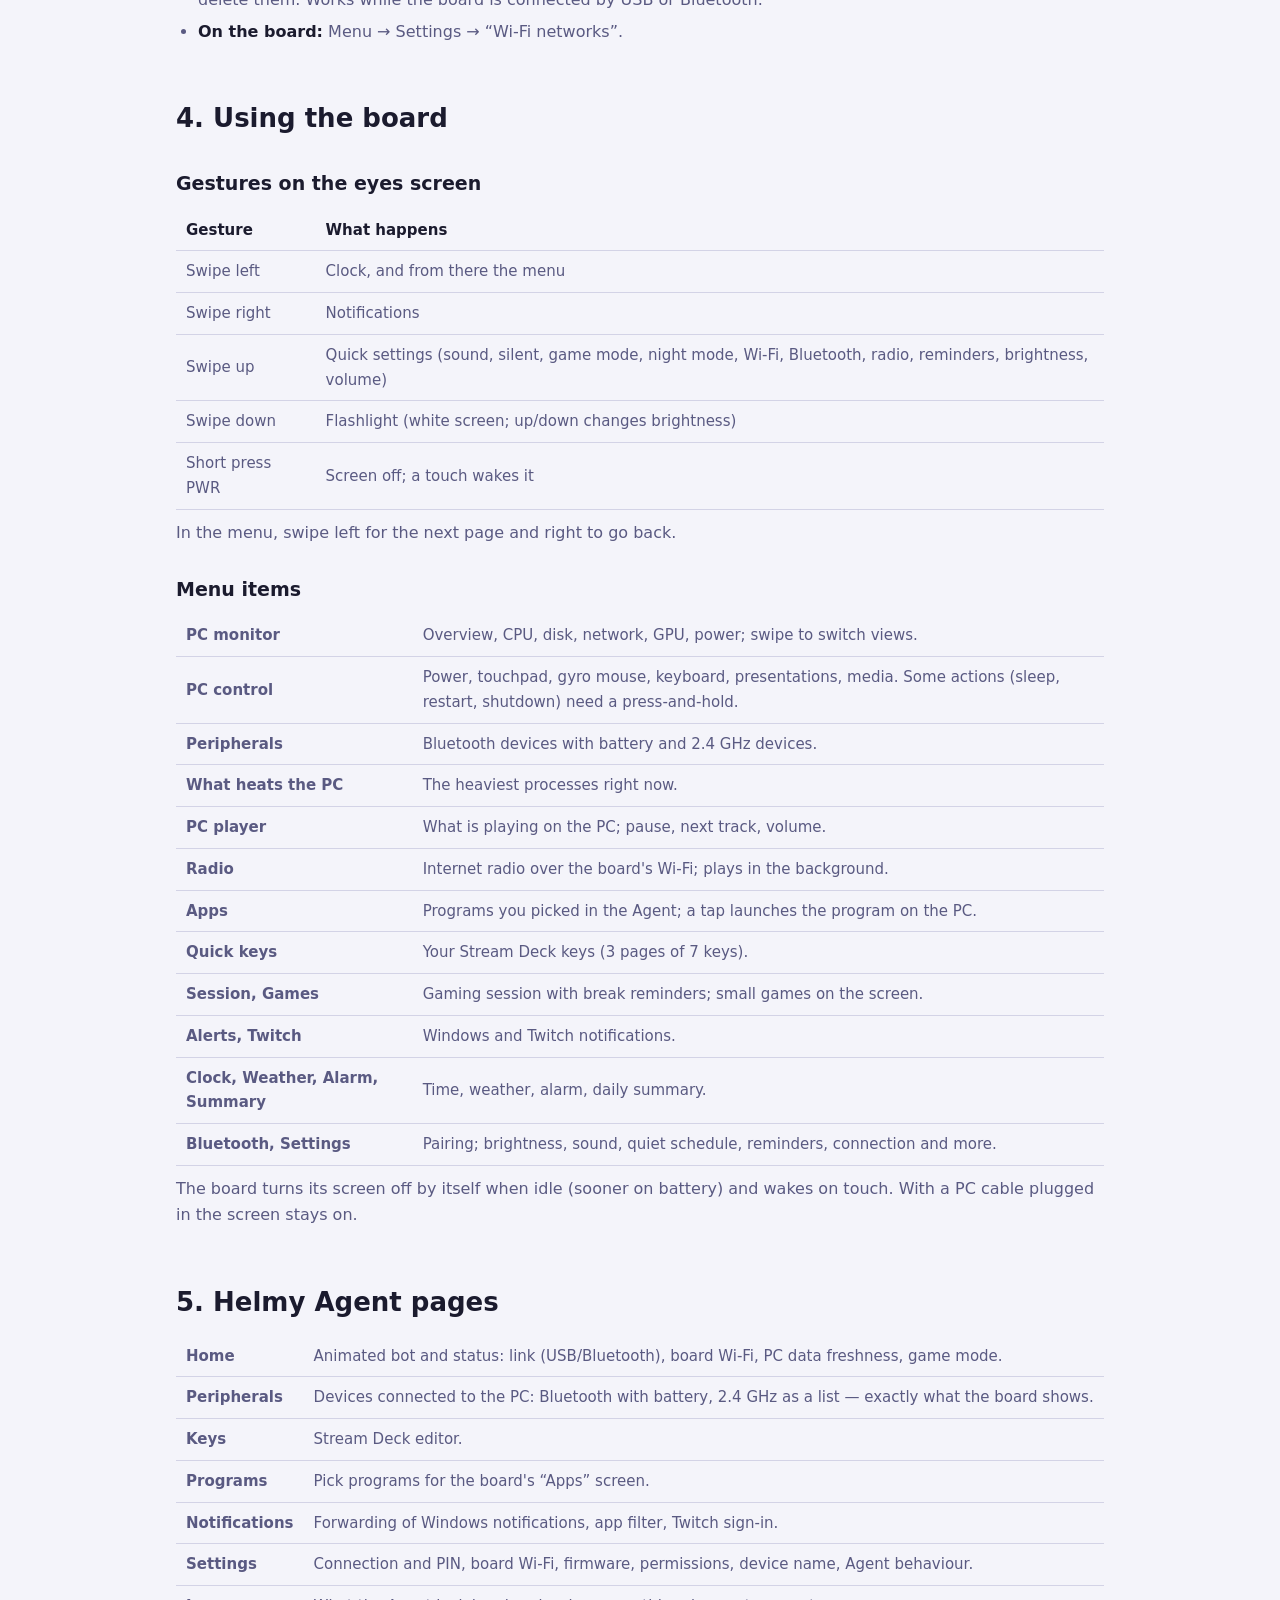
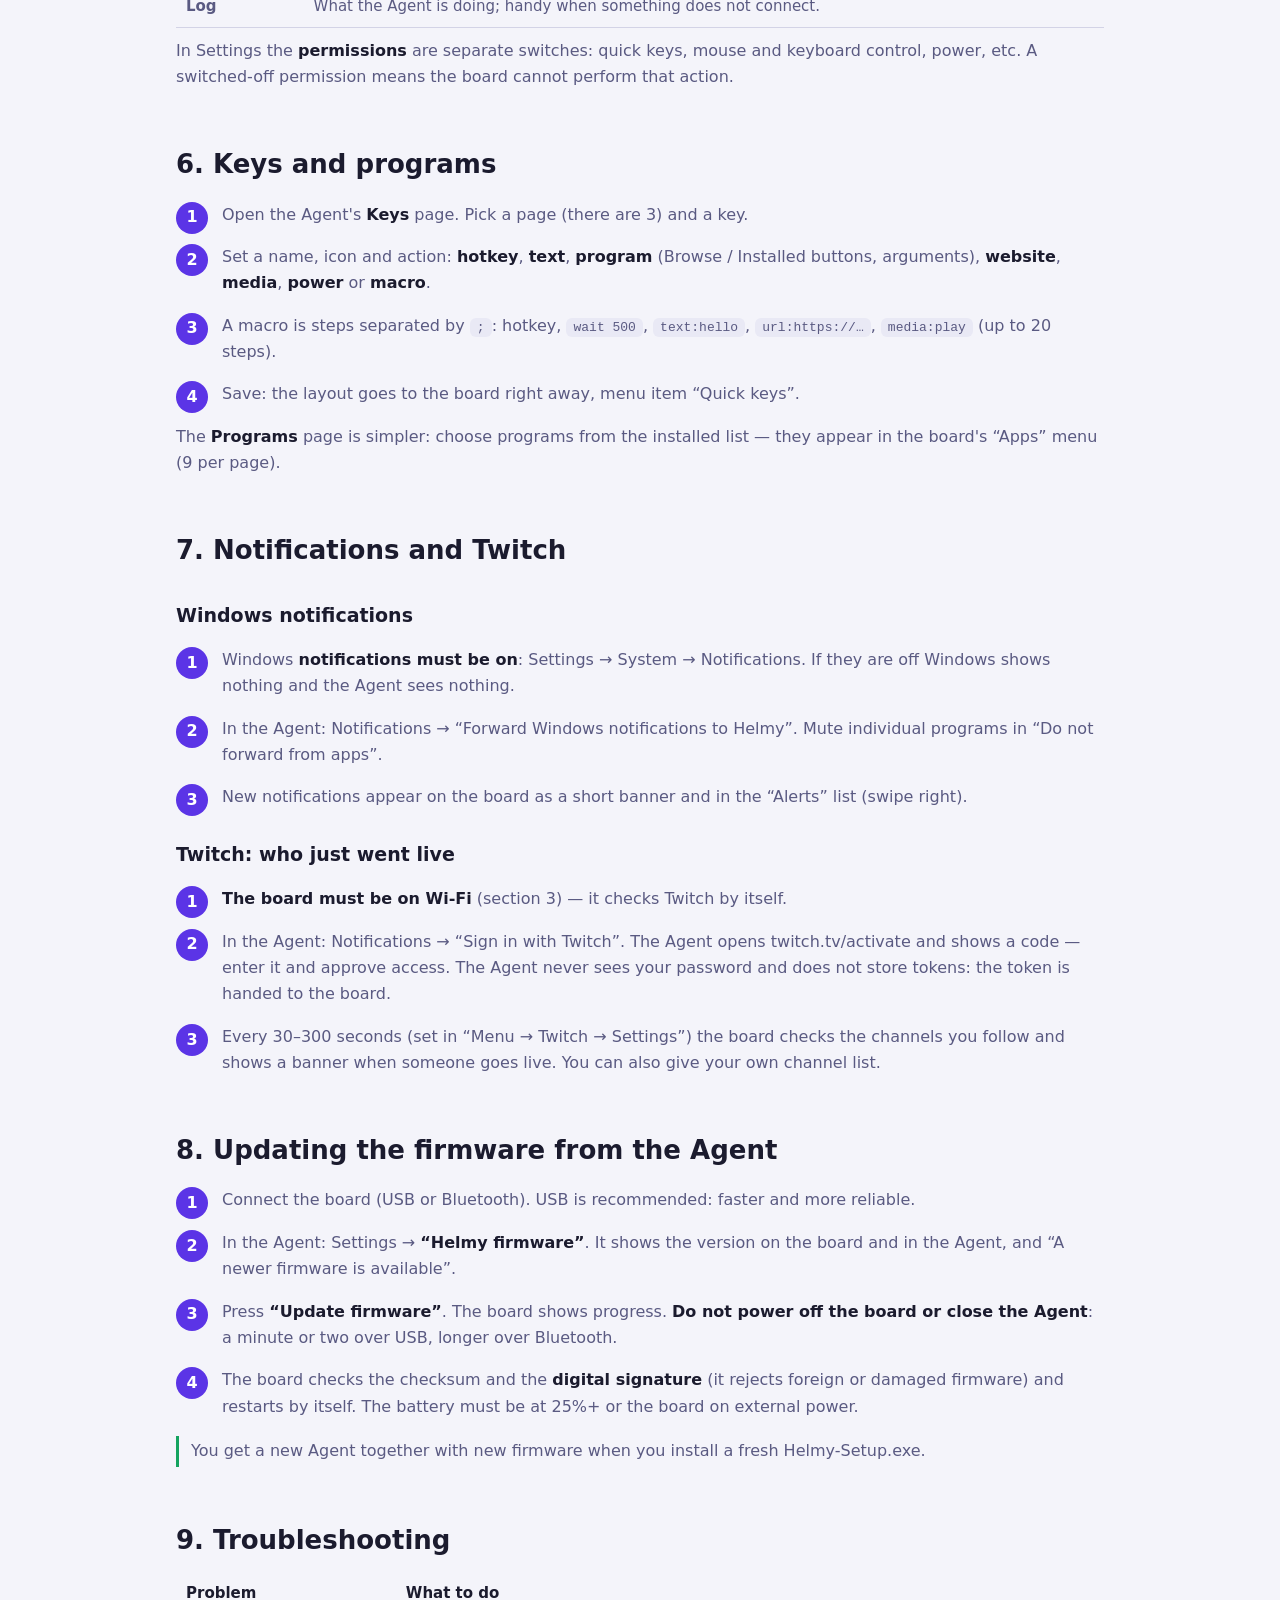
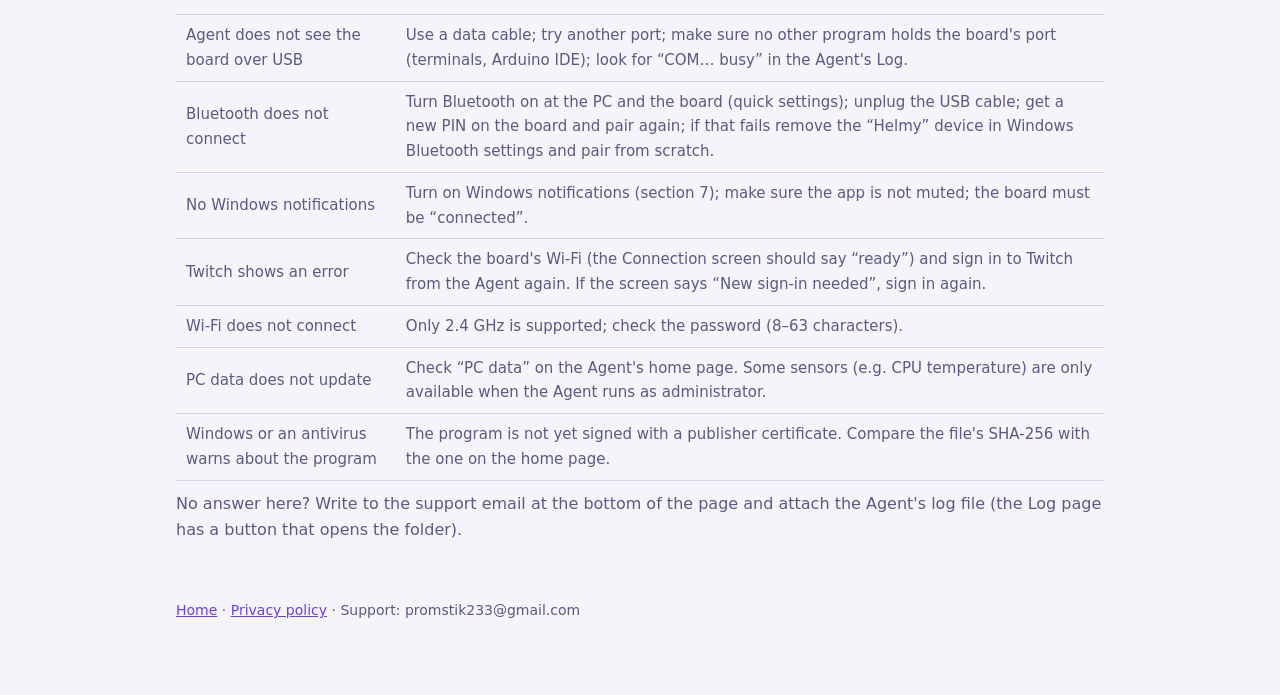
==== commit 86b696fc: "Site: remove firmware download for new boards Co-Authored-By: Claude Sonnet 5.5 <noreply@anthropic.c" ====
--- a/guide.html
+++ b/guide.html
@@ -20,8 +20,8 @@
 </nav>
 
 <h1 data-l="uk">Інструкція</h1><h1 data-l="en">Guide</h1>
-<div class="toc" data-l="uk"><a href="#install">Встановлення</a><a href="#connect">Підключення</a><a href="#wifi">Wi-Fi плати</a><a href="#use">Керування платою</a><a href="#agent">Helmy Agent</a><a href="#deck">Кнопки й програми</a><a href="#notif">Сповіщення й Twitch</a><a href="#update">Оновлення прошивки</a><a href="#newboard">Нова плата</a><a href="#help">Проблеми</a></div>
-<div class="toc" data-l="en"><a href="#install">Install</a><a href="#connect">Connecting</a><a href="#wifi">Board Wi-Fi</a><a href="#use">Using the board</a><a href="#agent">Helmy Agent</a><a href="#deck">Keys and programs</a><a href="#notif">Notifications and Twitch</a><a href="#update">Firmware update</a><a href="#newboard">New board</a><a href="#help">Troubleshooting</a></div>
+<div class="toc" data-l="uk"><a href="#install">Встановлення</a><a href="#connect">Підключення</a><a href="#wifi">Wi-Fi плати</a><a href="#use">Керування платою</a><a href="#agent">Helmy Agent</a><a href="#deck">Кнопки й програми</a><a href="#notif">Сповіщення й Twitch</a><a href="#update">Оновлення прошивки</a><a href="#help">Проблеми</a></div>
+<div class="toc" data-l="en"><a href="#install">Install</a><a href="#connect">Connecting</a><a href="#wifi">Board Wi-Fi</a><a href="#use">Using the board</a><a href="#agent">Helmy Agent</a><a href="#deck">Keys and programs</a><a href="#notif">Notifications and Twitch</a><a href="#update">Firmware update</a><a href="#help">Troubleshooting</a></div>
 
 <!-- ============================ УКРАЇНСЬКА ============================ -->
 <div data-l="uk">
@@ -134,17 +134,7 @@
 </ol>
 <p class="tip">Нову версію Agent з новою прошивкою ви отримуєте, коли встановлюєте свіжий Helmy-Setup.exe.</p>
 
-<h2 id="newboard">9. Прошити нову плату</h2>
-<ol class="steps">
-  <li>Завантажте <b>Helmy-Firmware.zip</b> з <a href="./#download">головної сторінки</a> і розпакуйте.</li>
-  <li>Закрийте Helmy Agent. Підключіть плату USB-кабелем із даними.</li>
-  <li>Запустіть <code>Flash-Helmy.bat</code>. Прошивання триває 2–4 хвилини.</li>
-  <li>Якщо плату не знайдено: зажміть <b>BOOT</b>, натисніть <b>RESET</b>, відпустіть BOOT і запустіть ще раз.</li>
-  <li>Плата перезапуститься. Підключіть її до Agent (розділ 2).</li>
-</ol>
-<p class="note">Прошивання через <code>Flash-Helmy.bat</code> стирає всю пам'ять плати, зокрема Wi-Fi, спарювання й налаштування. Для плати, що вже працює, використовуйте оновлення з Agent (розділ 8): воно нічого не стирає.</p>
-
-<h2 id="help">10. Якщо щось не працює</h2>
+<h2 id="help">9. Якщо щось не працює</h2>
 <table>
   <tr><th>Проблема</th><th>Що робити</th></tr>
   <tr><td>Agent не бачить плату по USB</td><td>Замініть кабель на такий, що передає дані; спробуйте інший порт; переконайтесь, що жодна інша програма не тримає порт плати (термінали, Arduino IDE); у Журналі Agent шукайте «COM… busy».</td></tr>
@@ -267,17 +257,7 @@
 </ol>
 <p class="tip">You get a new Agent together with new firmware when you install a fresh Helmy-Setup.exe.</p>
 
-<h2 id="newboard">9. Flashing a new board</h2>
-<ol class="steps">
-  <li>Download <b>Helmy-Firmware.zip</b> from the <a href="./#download">home page</a> and unpack it.</li>
-  <li>Close the Helmy Agent. Connect the board with a USB data cable.</li>
-  <li>Run <code>Flash-Helmy.bat</code>. Flashing takes 2–4 minutes.</li>
-  <li>If the board is not found: hold <b>BOOT</b>, press <b>RESET</b>, release BOOT and run it again.</li>
-  <li>The board restarts. Connect it to the Agent (section 2).</li>
-</ol>
-<p class="note"><code>Flash-Helmy.bat</code> erases the board's whole memory including Wi-Fi, pairing and settings. For a board that already works use the Agent update (section 8): it erases nothing.</p>
-
-<h2 id="help">10. Troubleshooting</h2>
+<h2 id="help">9. Troubleshooting</h2>
 <table>
   <tr><th>Problem</th><th>What to do</th></tr>
   <tr><td>Agent does not see the board over USB</td><td>Use a data cable; try another port; make sure no other program holds the board's port (terminals, Arduino IDE); look for “COM… busy” in the Agent's Log.</td></tr>
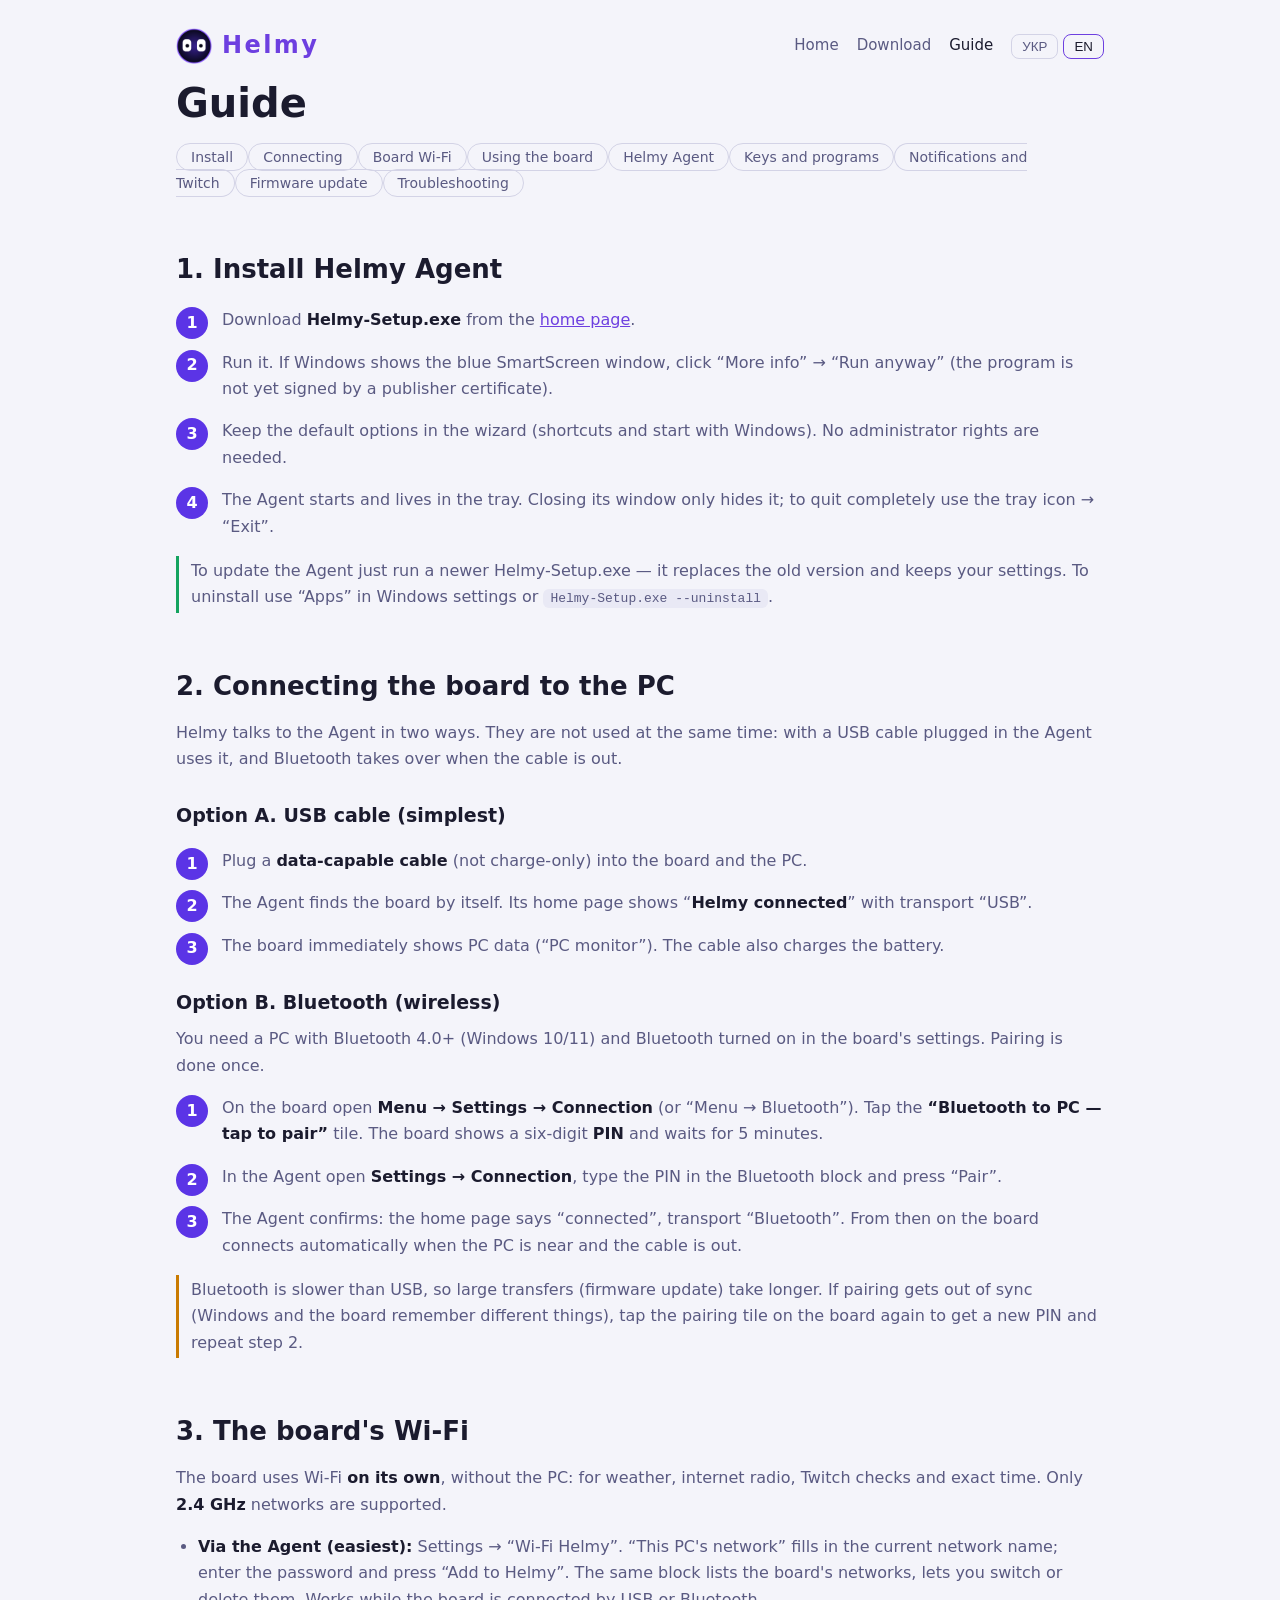
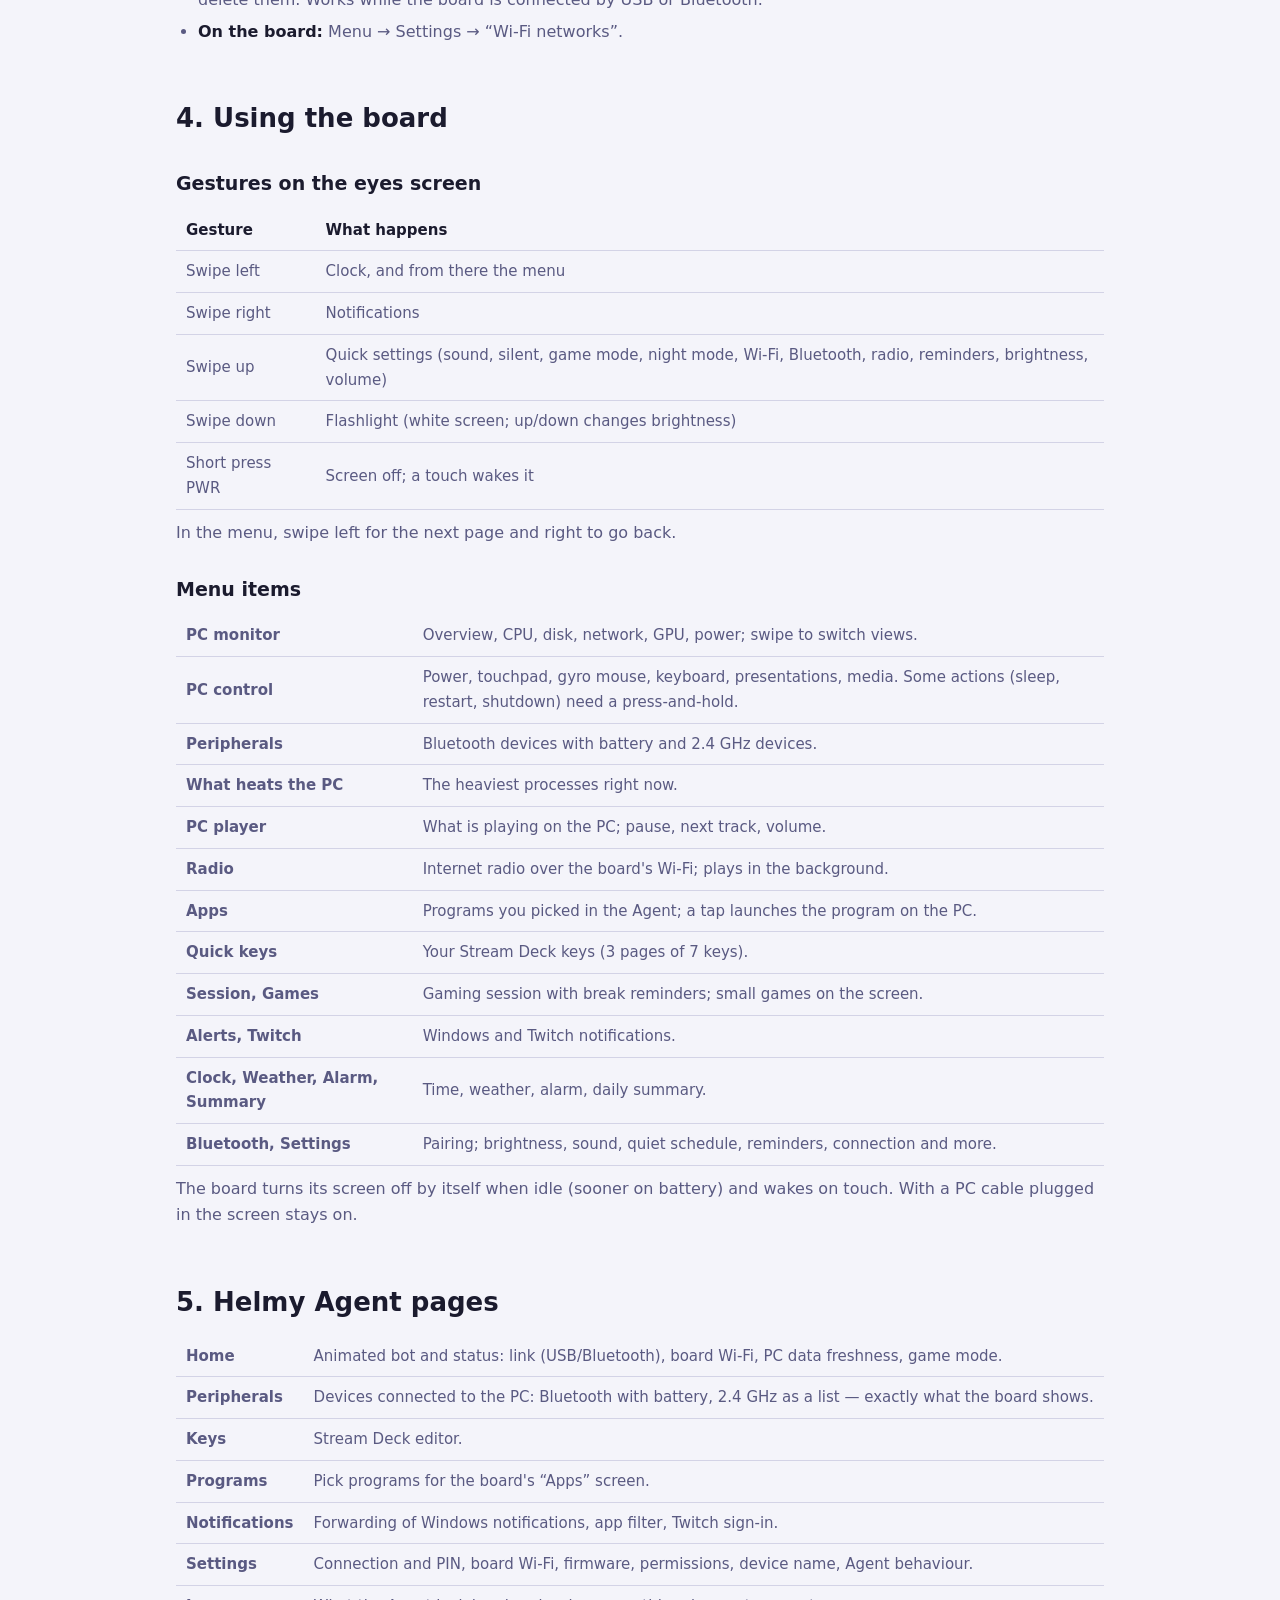
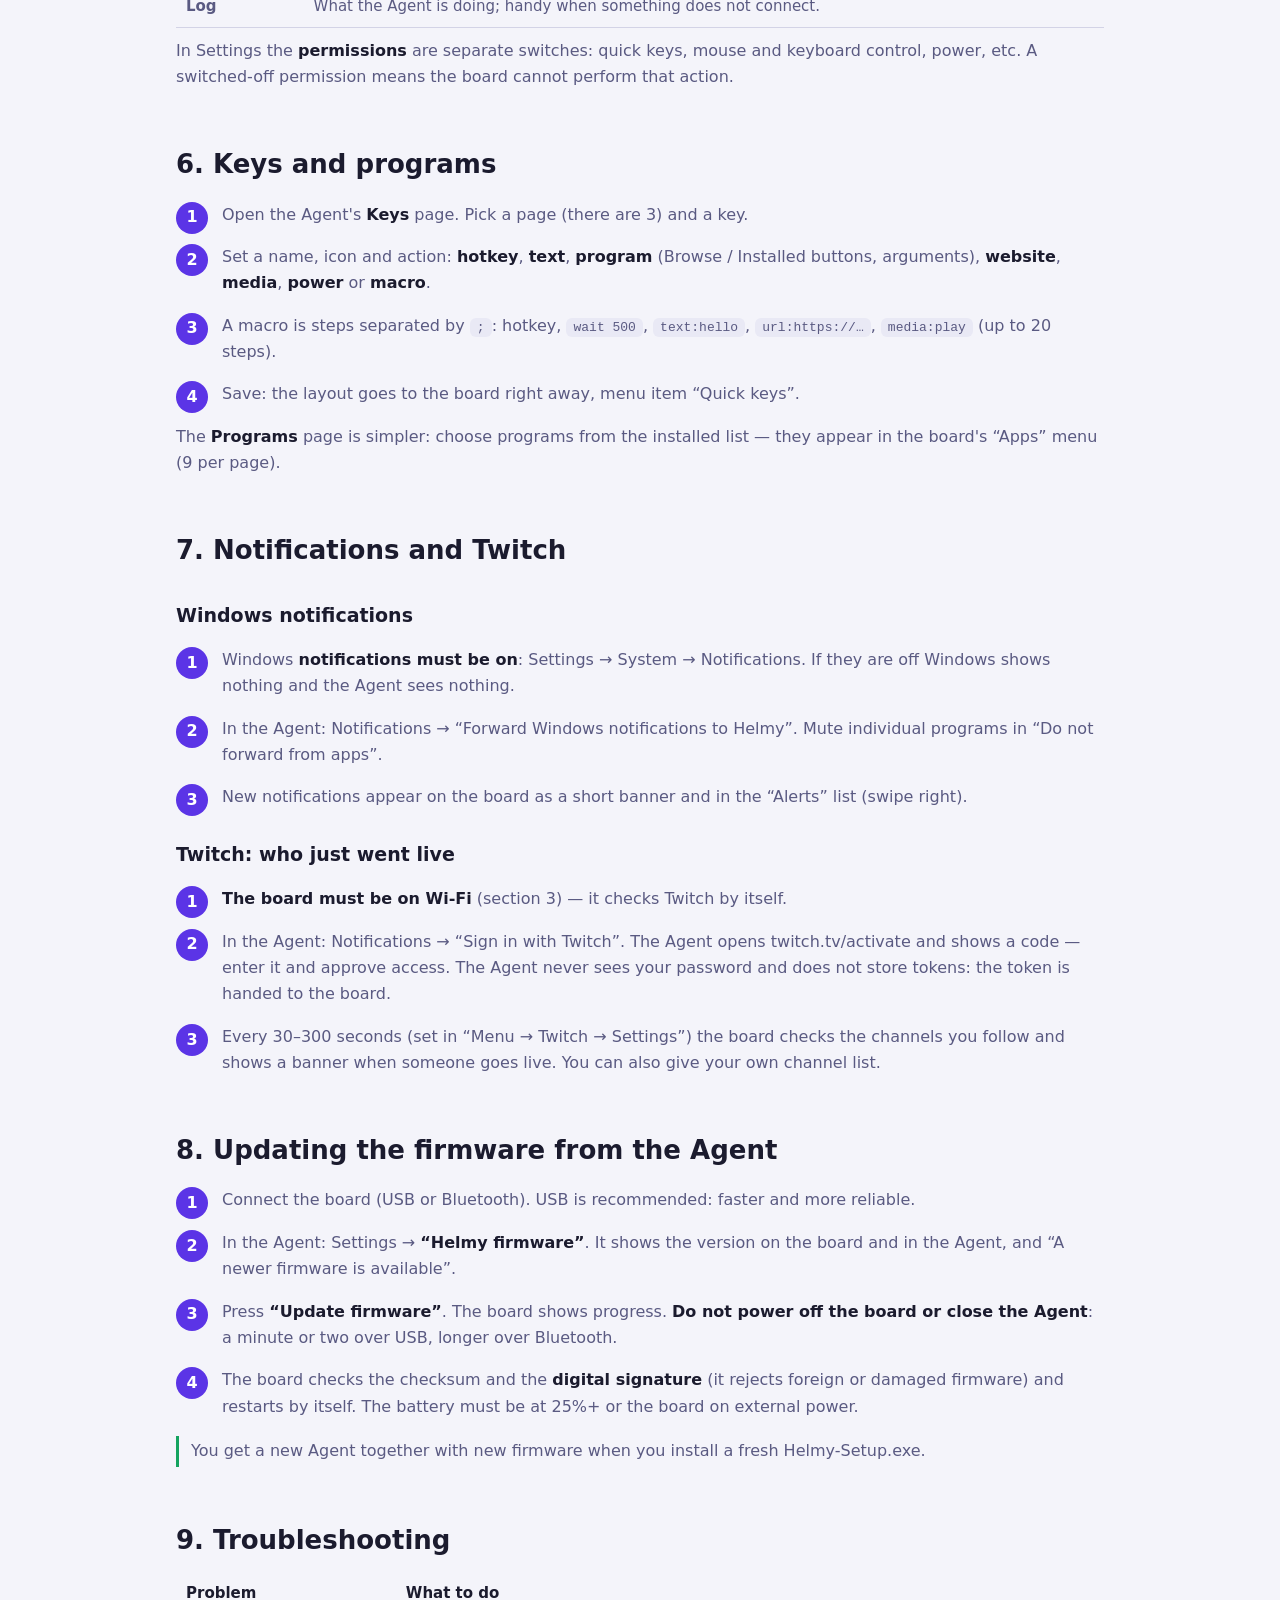
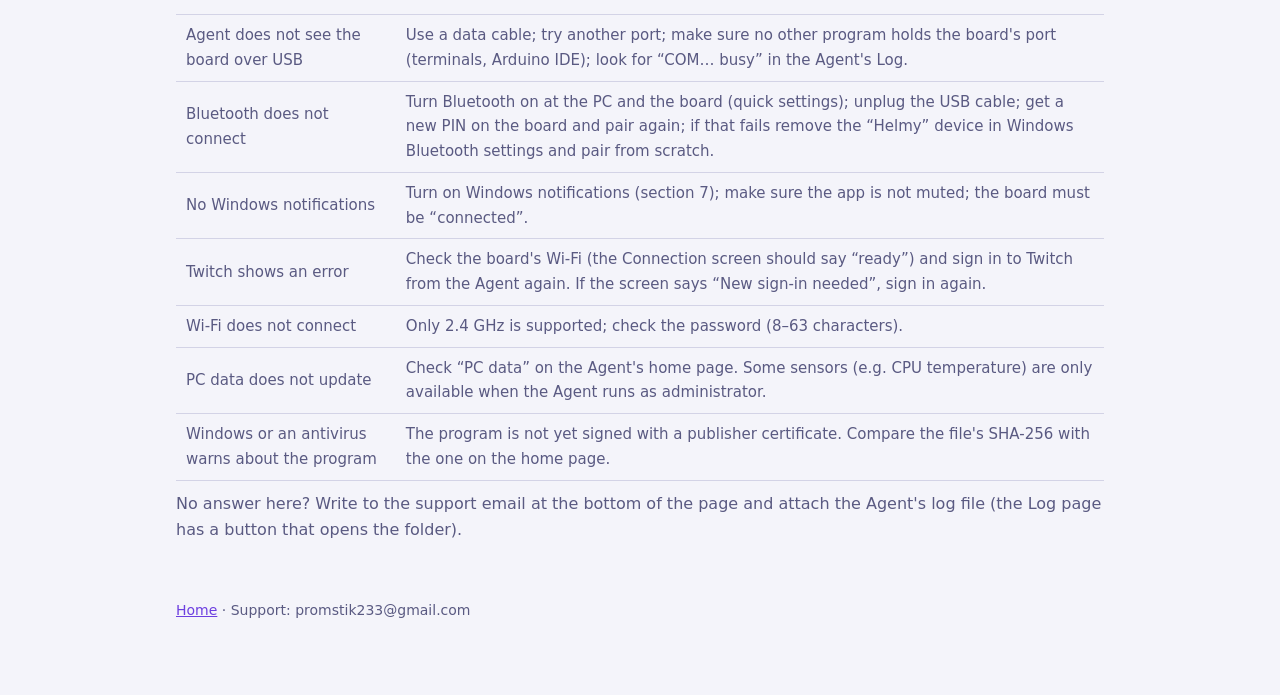
==== commit 88610bdc: "Site: Helmy logo, privacy links removed from pages Co-Authored-By: Claude Sonnet 5.5 <noreply@anthro" ====
--- a/guide.html
+++ b/guide.html
@@ -274,7 +274,6 @@
 
 <footer>
   <a href="./" data-l="uk">Головна</a><a href="./" data-l="en">Home</a>
-  · <a href="privacy.html" data-l="uk">Політика конфіденційності</a><a href="privacy.html" data-l="en">Privacy policy</a>
   · <span data-l="uk">Підтримка:</span><span data-l="en">Support:</span> <span id="mail">[вкажіть email]</span>
 </footer>
 </div>
